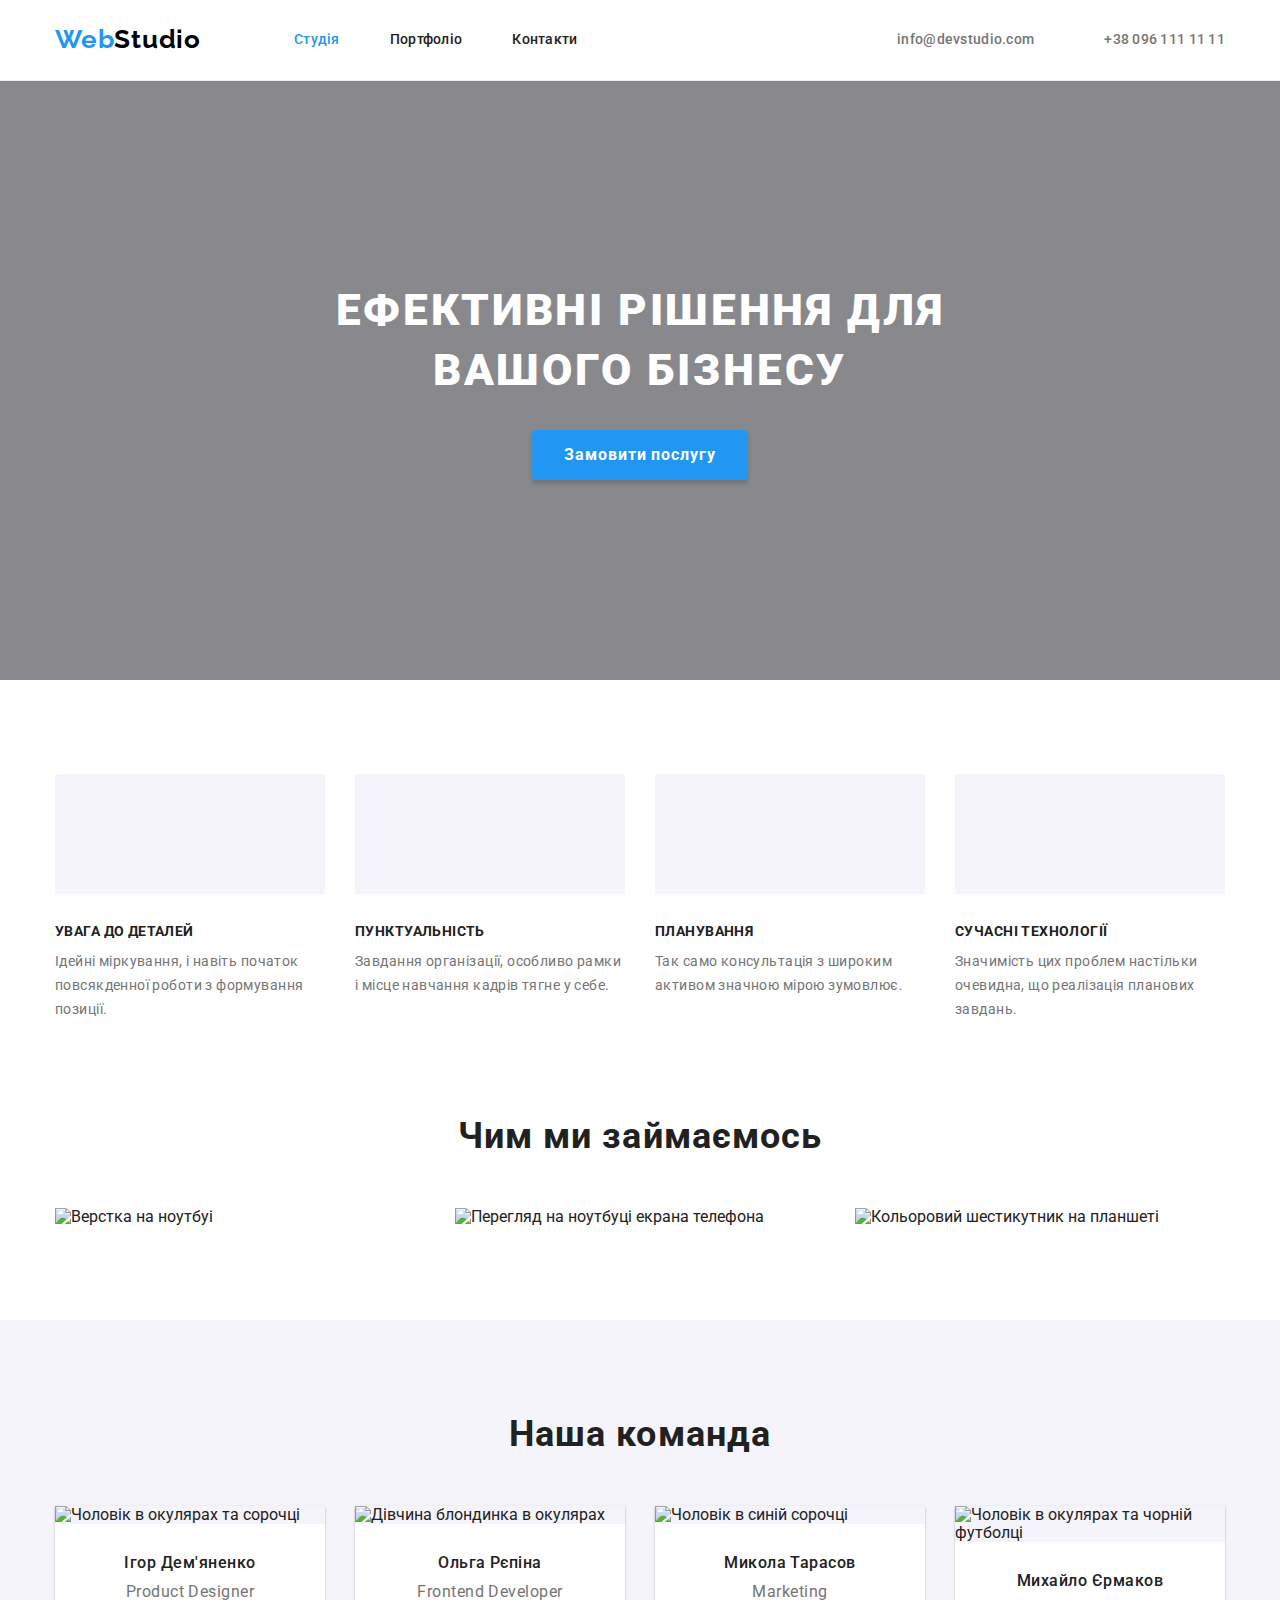
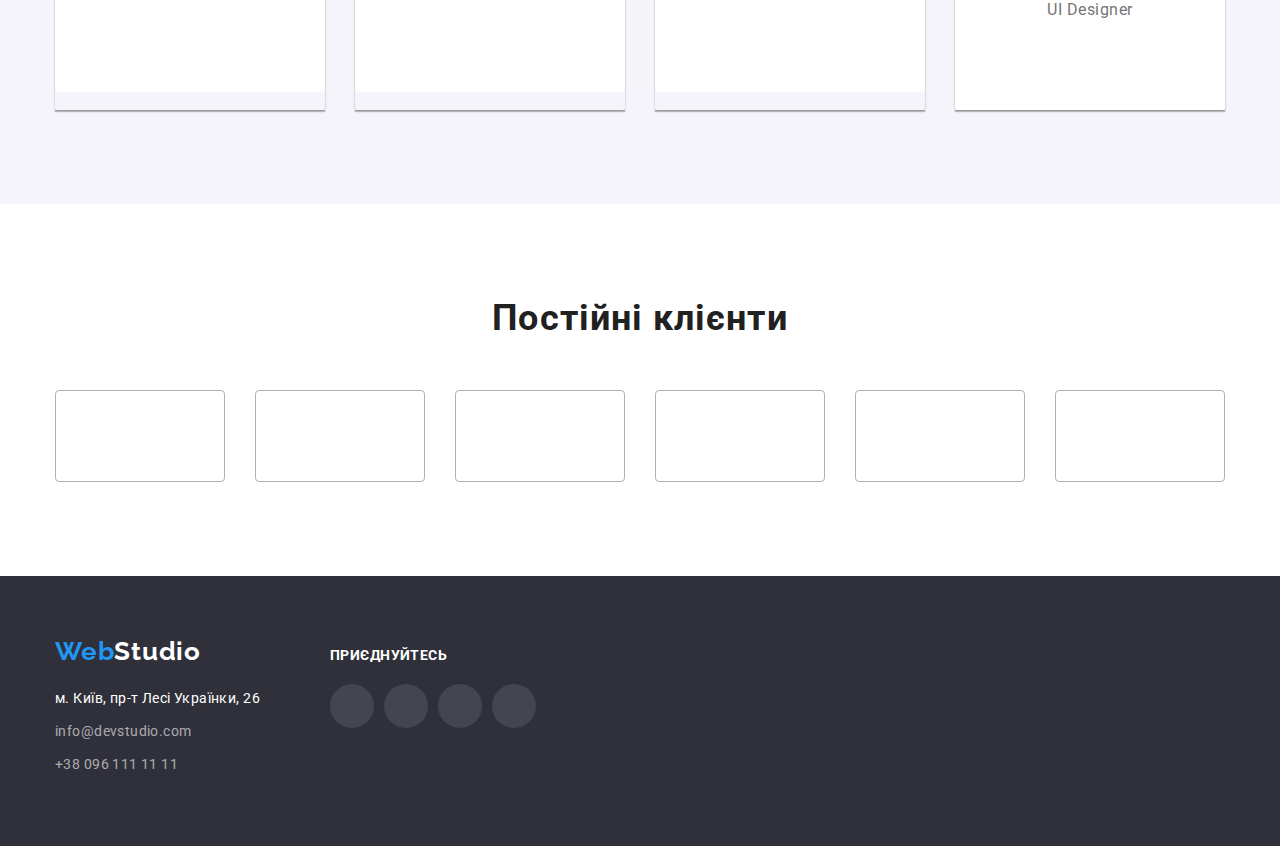
==== index.html @ f55caf00 "Create index.html" ====
<!DOCTYPE html>
<html lang="uk">
<head>
    <meta charset="UTF-8">
    <meta http-equiv="X-UA-Compatible" content="IE=edge">
    <meta name="viewport" content="width=device-width, initial-scale=1.0">
    <title>Студія</title>
    <link href="https://fonts.googleapis.com/css2?family=Raleway:wght@700&family=Roboto:wght@400;500;700;900&display=swap"
        rel="stylesheet">
    <link rel="stylesheet" href="https://cdnjs.cloudflare.com/ajax/libs/modern-normalize/1.1.0/modern-normalize.min.css">
    <link rel="stylesheet" href="./css/styles.css">
</head>

<body>
    <!--Верхня лінія-->
    <header>
        <div class="container ln">
            <nav class="ln">
                <a href="./index.html" class="logo">Web<span class="black">Studio</span></a>
                <ul class="site-nav list">
                    <li class="nav-item"> <a href="./index.html" class="link current">Студія</a></li>
                    <li class="nav-item"> <a href="./portfolio.html" class="link">Портфоліо</a></li>
                    <li class="nav-item"> <a href="#" class="link">Контакти</a></li>
                </ul>
            </nav>
            <ul class="contacts list">
                <li class="c-item pictures">
                    <a href="mailto:info@devstudio.com" class="link">
                        <svg class="pictures-icon" width="16" height="12">
                            <use href="./images/icons.svg#icon-envelope"></use>
                        </svg>info@devstudio.com
                    </a>
                </li>
                <li class="c-item pictures">
                    <a href="tel:+380961111111" class="link">
                        <svg class="pictures-icon" width="10" height="16">
                            <use href="./images/icons.svg#icon-smartphone"></use>
                        </svg>+38 096 111 11 11
                    </a>
                </li>
            </ul>
        </div>
    </header>

    <main>

        <!--Шапка-->
        <section class="hat">
                <h1 class="hat-title">ЕФЕКТИВНІ РІШЕННЯ ДЛЯ ВАШОГО БІЗНЕСУ</h1>
                <button class="hat-text" type="button">Замовити послугу</button>           
        </section>

        <!--Особливості-->
        <section class="trait">
            <div class="container">
                <h2 class="visually-hidden">Особливості</h2>                                     
                <ul class="features list">
                    <li class="item">
                        <div class="pic">
                            <svg class="icon" width="70" height="70">
                                <use href="./images/icons.svg#icon-antenna"></use>
                            </svg>
                        </div>
                        <h3 class="features-title">Увага до деталей</h3>
                        <p class="features-text">Ідейні міркування, і навіть початок повсякденної роботи з формування позиції.</p>
                    </li>
                    <li class="item">
                        <div class="pic">
                            <svg class="icon" width="70" height="70">
                                <use href="./images/icons.svg#icon-clock"></use>
                            </svg>
                        </div>
                        <h3 class="features-title">Пунктуальність</h3>
                        <p class="features-text">Завдання організації, особливо рамки і місце навчання кадрів тягне у себе.</p>
                    </li>
                    <li class="item">
                        <div class="pic">
                            <svg class="icon" width="70" height="70">
                                <use href="./images/icons.svg#icon-diagram"></use>
                            </svg>
                        </div>
                        <h3 class="features-title">Планування</h3>
                        <p class="features-text">Так само консультація з широким активом значною мірою зумовлює.</p>
                    </li>
                    <li class="item">
                        <div class="pic">
                            <svg class="icon" width="70" height="70">
                                <use href="./images/icons.svg#icon-astronaut"></use>
                            </svg>
                        </div>
                        <h3 class="features-title">Сучасні технології</h3>
                        <p class="features-text">Значимість цих проблем настільки очевидна, що реалізація планових завдань.</p>
                    </li>
                </ul>
            </div>         
        </section>

        <!--Чим ми займаємось-->
        <section class="we-do">
            <div class="container">
                <h2 class="title-do">Чим ми займаємось</h2>
                <ul class="work list">
                    <li class="item"><img src="images/box1.jpg" alt="Верстка на ноутбуі" width="370"></li>
                    <li class="item"><img src="images/box2.jpg" alt="Перегляд на ноутбуці екрана телефона" width="370"></li>
                    <li class="item"><img src="images/box3.jpg" alt="Кольоровий шестикутник на планшеті" width="370"></li>
                </ul>
            </div>            
        </section>

        <!--Наша команда-->
        <section class="team-section">
            <div class="container">
                <h2 class="title">Наша команда</h2>
                <ul class="team list">
                    <li class="team-item">                        
                        <img src="images/igor.jpg" alt="Чоловік в окулярах та сорочці" width="270">
                        <div class="bottom-line">
                            <h3 class="team-title">Ігор Дем'яненко</h3>
                            <p class="team-text">Product Designer</p>
                            <ul class="t-link list">
                                <li>
                                    <a href="#" class="s-box">
                                        <svg class="s-icon" width="20" height="20">
                                            <use href="./images/icons.svg#icon-instagram1"></use>
                                        </svg>
                                    </a>
                                </li>
                                <li>
                                    <a href="#" class="s-box">
                                        <svg class="s-icon" width="20" height="20">
                                            <use href="./images/icons.svg#icon-twitter1"></use>
                                        </svg>
                                    </a>
                                </li>
                                <li>
                                    <a href="#" class="s-box">
                                        <svg class="s-icon" width="20" height="20">
                                            <use href="./images/icons.svg#icon-facebook1"></use>
                                        </svg>
                                    </a>
                                </li>
                                <li>
                                    <a href="#" class="s-box">
                                        <svg class="s-icon" width="20" height="20">
                                            <use href="./images/icons.svg#icon-linkedin1"></use>
                                        </svg>
                                    </a>
                                </li>
                            </ul>
                        </div>
                    </li>
                    <li class="team-item">
                        <img src="images/olga.jpg" alt="Дівчина блондинка в окулярах" width="270">
                        <div class="bottom-line">
                            <h3 class="team-title">Ольга Рєпіна</h3>
                            <p class="team-text">Frontend Developer</p>
                            <ul class="t-link list">
                                <li>
                                    <a href="#" class="s-box">
                                        <svg class="s-icon" width="20" height="20">
                                            <use href="./images/icons.svg#icon-instagram1"></use>
                                        </svg>
                                    </a>
                                </li>
                                <li>
                                    <a href="#" class="s-box">
                                        <svg class="s-icon" width="20" height="20">
                                            <use href="./images/icons.svg#icon-twitter1"></use>
                                        </svg>
                                    </a>
                                </li>
                                <li>
                                    <a href="#" class="s-box">
                                        <svg class="s-icon" width="20" height="20">
                                            <use href="./images/icons.svg#icon-facebook1"></use>
                                        </svg>
                                    </a>
                                </li>
                                <li>
                                    <a href="#" class="s-box">
                                        <svg class="s-icon" width="20" height="20">
                                            <use href="./images/icons.svg#icon-linkedin1"></use>
                                        </svg>
                                    </a>
                                </li>
                            </ul>
                        </div>                                                  
                    </li>
                    <li class="team-item">
                        <img src="images/mykola.jpg" alt="Чоловік в синій сорочці" width="270">
                        <div class="bottom-line">
                            <h3 class="team-title">Микола Тарасов</h3>
                            <p class="team-text">Marketing</p>
                            <ul class="t-link list">
                                <li>
                                    <a href="#" class="s-box">
                                        <svg class="s-icon" width="20" height="20">
                                            <use href="./images/icons.svg#icon-instagram1"></use>
                                        </svg>
                                    </a>
                                </li>
                                <li>
                                    <a href="#" class="s-box">
                                        <svg class="s-icon" width="20" height="20">
                                            <use href="./images/icons.svg#icon-twitter1"></use>
                                        </svg>
                                    </a>
                                </li>
                                <li>
                                    <a href="#" class="s-box">
                                        <svg class="s-icon" width="20" height="20">
                                            <use href="./images/icons.svg#icon-facebook1"></use>
                                        </svg>
                                    </a>
                                </li>
                                <li>
                                    <a href="#" class="s-box">
                                        <svg class="s-icon" width="20" height="20">
                                            <use href="./images/icons.svg#icon-linkedin1"></use>
                                        </svg>
                                    </a>
                                </li>
                            </ul>
                        </div>                                            
                    </li>
                    <li class="team-item">
                        <img src="images/mykhailo.jpg" alt="Чоловік в окулярах та чорній футболці" width="270">
                        <div class="bottom-line">
                            <h3 class="team-title">Михайло Єрмаков</h3>
                            <p class="team-text">UI Designer</p>
                            <ul class="t-link list">
                                <li>
                                    <a href="#" class="s-box">
                                        <svg class="s-icon" width="20" height="20">
                                            <use href="./images/icons.svg#icon-instagram1"></use>
                                        </svg>
                                    </a>
                                </li>
                                <li>
                                    <a href="#" class="s-box">
                                        <svg class="s-icon" width="20" height="20">
                                            <use href="./images/icons.svg#icon-twitter1"></use>
                                        </svg>
                                    </a>
                                </li>
                                <li>
                                    <a href="#" class="s-box">
                                        <svg class="s-icon" width="20" height="20">
                                            <use href="./images/icons.svg#icon-facebook1"></use>
                                        </svg>
                                    </a>
                                </li>
                                <li>
                                    <a href="#" class="s-box">
                                        <svg class="s-icon" width="20" height="20">
                                            <use href="./images/icons.svg#icon-linkedin1"></use>
                                        </svg>
                                    </a>
                                </li>
                            </ul>
                        </div>                      
                    </li>
                </ul>
            </div>            
        </section>
        <!--Постійні клієнти-->

        <section class="customers">
            <div class="container">
                <h2 class="cust-title">Постійні клієнти</h2>
                <ul class="client list">

                    <li class="cust-item">
                        <a href="#" class="cust">
                            <svg class="cust-icon" width="106" height="60">
                                <use href="./images/icons.svg#icon-logo1"></use>
                            </svg>
                        </a>                                     
                    </li>

                    <li class="cust-item">
                        <a href="#" class="cust">
                            <svg class="cust-icon" width="106" height="60">
                                <use href="./images/icons.svg#icon-logo2"></use>
                            </svg>
                        </a>                       
                    </li>
                    <li class="cust-item">
                        <a href="#" class="cust">
                            <svg class="cust-icon" width="106" height="60">
                                <use href="./images/icons.svg#icon-logo3"></use>
                            </svg>
                        </a>                       
                    </li>
                    <li class="cust-item">
                        <a href="#" class="cust">
                            <svg class="cust-icon" width="106" height="60">
                                <use href="./images/icons.svg#icon-logo4"></use>
                            </svg>
                        </a>                       
                    </li>
                    <li class="cust-item">
                        <a href="#" class="cust">
                            <svg class="cust-icon" width="106" height="60">
                                <use href="./images/icons.svg#icon-logo5"></use>
                            </svg>
                        </a>                        
                    </li>
                    <li class="cust-item">
                        <a href="#" class="cust">
                            <svg class="cust-icon" width="106" height="60">
                                <use href="./images/icons.svg#icon-logo6"></use>
                            </svg>
                        </a>                       
                    </li>
                </ul>
            </div>           
        </section>

    </main>

    <!--Підвал-->
    <footer class="bg">
        <div class="container">
            <div class="address-box">
                <div class="address-item">
                    <a href="./index.html" class="bg-logo">Web<span class="white">Studio</span></a>
                    <address class="bg-address">
                        <ul class="con list">
                            <li class="con-item">
                                <p class="bg-title">м. Київ, пр-т Лесі Українки, 26</p>
                            </li>
                            <li class="con-item"> <a href="mailto:info@devstudio.com" class="bg-link">info@devstudio.com</a>
                            </li>
                            <li class="con-item"> <a href="tel:+380961111111" class="bg-link">+38 096 111 11 11</a></li>
                        </ul>
                    </address>
                </div>
                <div class="social">
                    <p class="social-text">Приєднуйтесь</p>
                    <ul class=" join list">
                        <li class="join-item">
                            <a href="#" class="join-link">
                                <svg class="join-icon" width="20" height="20">
                                    <use href="./images/icons.svg#icon-instagram2"></use>
                                </svg>
                            </a>
                        </li>
                        <li class="join-item">
                            <a href="#" class="join-link">
                                <svg class="join-icon" width="20" height="20">
                                    <use href="./images/icons.svg#icon-twitter2"></use>
                                </svg>
                            </a>
                        </li>
                        <li class="join-item">
                            <a href="#" class="join-link">
                                <svg class="join-icon" width="20" height="20">
                                    <use href="./images/icons.svg#icon-facebook2"></use>
                                </svg>
                            </a>
                        </li>
                        <li class="join-item">
                            <a href="#" class="join-link">
                                <svg class="join-icon" width="20" height="20">
                                    <use href="./images/icons.svg#icon-linkedin2"></use>
                                </svg>
                            </a>
                        </li>
                    </ul>
                </div>
            </div>
        </div>
    </footer>
</body>
</html>
---- css/styles.css ----
body {
    background-color: #fff;
    color: var(--primary-text-color);
    font-family: Roboto, sans-serif;  
}

.list {
    padding: 0;
    margin: 0;
    list-style: none;
}

header {
    border-bottom: 1px solid var(--border-header-color);
}

/*  */
/* Колір основного тексту #212121*/
/* Другорядний колір тексту #757575*/
/* Основний колір фону #FFFFFF*/
/* Другорядний колір фону #2F303A*/
/* Акцент #2196F3* / 
/*  */

:root {
    --primary-text-color: #212121;
    --text-color: #757575;
    --accent-color: #2196F3;
    --logo-color: #000;
    --secondary-logo-color: #fff;
    --secondary-background-color:#2F303A;
    --team-background-color: #F5F4FA;
    --address-color: #FFFFFF;
    --contacts-color: rgba(255, 255, 255, 0.6);
    --hat-text-color: #FFFFFF;
    --accent-background-color:#188CE8;
    --border-color: #EEEEEE;
    --border-header-color: #ECECEC;
    --card-set-gap: 30px;
    --hat-background-color: #C4C4C4;
    --cust-border-color: #AFB1B8;
    --social-background-color: rgba(255, 255, 255, 0.1);
}

img {
    display: block;
    max-width: 100%;
    height: auto;
}

.container {
    margin-left: auto;
    margin-right: auto;
    padding-left: 15px;
    padding-right: 15px;
    width: 1200px;
    /* outline: 2px solid tomato; */
}

/* HEADER-ЗАГОЛОВОК */
/* Флекс для всього футера */
.ln {
    display: flex;
    align-items: center;
}

/* ЛОГОТИП */

.logo{
    display: block;
    padding-top: 24px;
    padding-bottom: 25px;

    color: var(--accent-color);

    font-family: Raleway, sans-serif;
    font-weight: 700;
    font-size: 26px;
    line-height: 1.19;
    letter-spacing: 0.03em;
    text-decoration: none
}
.black {
    color: var(--logo-color);
}

/* НАВІГАЦІЯ */
/* Флекс для навігації */
.site-nav {
    display: flex;
    margin-left: 93px;
}

.site-nav .nav-item:not(:last-child) {
    margin-right: 50px;
}

.site-nav .link {
    display: block;
    padding-top: 32px;
    padding-bottom: 32px;

    color: var(--primary-text-color);

    font-weight: 500;
    font-size: 14px;
    line-height: 1.14;
    letter-spacing: 0.02em;
    text-decoration: none
}
.site-nav .link:hover,
.site-nav .link:focus {
    color: var(--accent-color);
}
.site-nav .link.current,
.contacts .link.current,
.contacts .link:hover,
.contacts .link:focus {
    color: var(--accent-color);
}

/* КОНТАКТИ */
/* Флекс на контакти */
.contacts {
    display: flex;
    margin-left: auto;
    /* align-items: center; */
}
.contacts .c-item + .c-item {
    margin-left: 50px;
}

.contacts .link {
    display: flex;
    align-items: center;
    padding-top: 32px;
    padding-bottom: 32px;

    color: var(--text-color);

    font-weight: 500;
    font-size: 14px;
    line-height: 1.14;
    letter-spacing: 0.02em;
    text-decoration: none;
}

.pictures {
    display: flex;
    align-items: center;
}

.pictures-icon {
    margin-right: 10px;

    fill: currentColor;
}


/* MAIN */
/* ШАПКА */

.hat {
    max-width: 1600px;
        margin-left: auto;
        margin-right: auto;
        background-image: linear-gradient(to right,
                rgba(47, 48, 58, 0.4),
                rgba(47, 48, 58, 0.4)),
            url(../images/team.jpg);
        background-repeat: no-repeat;
        background-position: center;
        background-size: cover;
    padding-top: 200px;
    padding-bottom: 200px;
    
    text-align: center; 

    background-color: var(--hat-background-color);
}
.hat-title {
    
    width: 696px;
    margin-left: auto;
    margin-right: auto;
    margin-top: 0;
    

    color: var(--hat-text-color);

    font-weight: 900;
    font-size: 44px;
    line-height: 1.36;
    letter-spacing: 0.06em;
    text-transform: uppercase;
    
}

.hat-text {
    
    padding: 10px 32px;
    min-width: 216px;
    border: none;
    border-radius: 4px;

    color: var(--hat-text-color);
    background-color: var(--accent-color);
      
    font-family: Roboto, sans-serif;
    font-weight: 700;
    font-size: 16px;
    line-height: 1.87;
    letter-spacing: 0.06em;
    cursor: pointer;

    box-shadow: 0px 4px 4px rgba(0, 0, 0, 0.15);
}

.hat-text:hover,
.hat-text:focus {
    background-color: var(--accent-background-color);
} 
/* Особливості */
.visually-hidden {
    position: absolute;
        white-space: nowrap;
        width: 1px;
        height: 1px;
        overflow: hidden;
        border: 0;
        padding: 0;
        clip: rect(0 0 0 0);
        clip-path: inset(50%);
        margin: -1px;
}
.trait {
    padding-top: 94px;
    padding-bottom: 94px;
}
/* Флекс Особливості */
.features {
    display: flex;
}

.item {
    width: calc((100% - 3 * 30px) / 4);
}

.features .item+.item {
    margin-left: 30px;
}
.pic {
    display: flex;
    align-items: center;
    justify-content: center;
    margin-bottom: 30px;
    height: 120px;

    background-color: var(--team-background-color);     
}

.i-item+.i-item {
    margin-left: 30px;
}

.i-item {
    width: calc((100% - 3 * 30px) / 4);
}
.features-title {
    margin-top: 0;
    margin-bottom: 10px;

    font-weight: 700;
    font-size: 14px;
    line-height: 1.14;
    letter-spacing: 0.03em;
    text-transform: uppercase;
}

.features-text {
    margin-top: 0;
    margin-bottom: 0;

    color: var(--text-color);

    font-size: 14px;
    line-height: 1.71;
    letter-spacing: 0.03em; 
}

/* Чим ми займаємось */
/* Флекс */
.we-do {
    padding-bottom: 94px;
}
.work {
    display: flex;
}

.work>.item {
    width: calc((100% - 2 * 30px) / 3);
}

.work .item+.item {
    margin-left: 30px;
}

.title, .title-do {
    margin-top: 0;
    margin-bottom: 50px;

    font-weight: 700;
    font-size: 36px;
    line-height: 1.16;
    letter-spacing: 0.03em;
    text-align: center;
}

/* Команда */
/* Флекс */
.team {
    display: flex;
   
}

.team .team-item+.team-item {
    margin-left: 30px;  
}
.team-item {
    box-shadow: 0px 1px 3px rgba(0, 0, 0, 0.12), 0px 1px 1px rgba(0, 0, 0, 0.14), 0px 2px 1px rgba(0, 0, 0, 0.2);
}

.team-section {
    padding-top: 94px;
    padding-bottom: 94px;

    background-color: var(--team-background-color);
}

.team-title {
    margin-top: 0;
    margin-bottom: 10px;
    

    background-color: var(--hat-text-color);

    font-weight: 500;
    font-size: 16px;
    line-height: 1.18;
    letter-spacing: 0.03em;
    
}
.team-text {
    margin-top: 0;
    margin-bottom: 16px;

    color: var(--text-color);
    background-color: var(--hat-text-color);

    font-size: 16px;
    line-height: 1.18;
    letter-spacing: 0.03em;  
}

.bottom-line {
    padding-top: 30px;
    padding-bottom: 30px;
    text-align: center;

    background-color: var(--hat-text-color);

    
    border-radius: 0px 0px 4px 4px;   
}
/* Соціальні мережі */

.s-box {
    display: flex;
    align-items: center;
    justify-content: center;;
    width: 44px;
    height: 44px;
    text-decoration: none;
    border: none;
    border-radius: 50%;
    fill: var(--cust-border-color);
}

.s-box:hover,
.s-box:focus {
    background-color:  var(--accent-color);
    fill: var(--hat-text-color);
}
.s-icon:hover {
    fill: var(--hat-text-color);
}

.t-link {
    display: flex;
    align-items: center;
    justify-content: center;
    gap: 10px;
}
.t-link .s-box+.s-box {
    margin-left: 10px;
}

/* Постійні клієнти */
.customers {
    padding-top: 94px;
    padding-bottom: 94px;
}

.client {
    display: flex;
    align-items: center;
}

.client .cust-item+.cust-item {
    margin-left: 30px;    
}

.cust-item {
    width: calc((100% - 5 * 30px) / 6);
    
}


.cust {
    display: flex;
    align-items: center;
    justify-content: center;
    border-radius: 4px;           
    height: 92px;

    border: 1px solid var(--cust-border-color);
    fill: var(--cust-border-color);
}

.cust:hover,
.cust:focus {
    border: 1px solid var(--accent-color);
    fill: var(--accent-color);
    
}

.cust-title {
    margin-top: 0;
    margin-bottom: 50px;


    font-weight: 700;
    font-size: 36px;
    line-height: 1.16;
    text-align: center;
    letter-spacing: 0.03em;
}

/* ПОРТФОЛІО */
/* Кнопки */
/* Флекс */

.filters {
    display: flex;
    justify-content: center;
    align-items: baseline;
    margin-bottom: 34px;
}

.btn {
    width: calc((100% - 4 * 8px) / 5);

    color: var(--primary-text-color);
    background: var(--team-background-color);
    
    font-family: Roboto, sans-serif;
    font-weight: 500;
    font-size: 16px;
    line-height: 1.62;
    letter-spacing: 0.03em;
    cursor: pointer;
}

.filters .filter-item+.filter-item {
    margin-left: 8px;
}

.all {
    display: inline-block;
    border-radius: 4px;
    padding: 6px 25px;
    min-width: 73px;
    border: none;
}

.web {
    display: inline-block;
    border-radius: 4px;
    padding: 6px 22px;
    min-width: 125px;
    border: none;
}

.app {
    display: inline-block;
    border-radius: 4px;
    padding: 6px 22px;
    min-width: 112px;
    border: none;
}

.design {
    display: inline-block;
    border-radius: 4px;
    padding: 6px 22px;
    min-width: 103px;
    border: none;
}

.mark {
    display: inline-block;
    border-radius: 4px;
    padding: 6px 22px;
    min-width: 130px;
    border: none;
}

.btn:hover,
.btn:focus {
    color: var(--hat-text-color);
    background-color: var(--accent-color);
    box-shadow: 0px 3px 1px rgba(0, 0, 0, 0.1), 0px 1px 2px rgba(0, 0, 0, 0.08), 0px 2px 2px rgba(0, 0, 0, 0.12);
}

/* Розділи */
/* Флекс-сітка */
.port {
    padding-top: 94px;
    padding-bottom: 94px;
}
.project {
    gap: var(--card-set-gap);
    display: flex;
    flex-wrap: wrap;
      
}

.pr-item {
    flex-basis: calc((100% - 2 * var(--card-set-gap)) / 3);       
}

.card-conten {
    padding: 20px 24px;
    background: var(--hat-text-color);
    border-right: 1px solid var(--border-color);
    border-bottom: 1px solid var(--border-color);
    border-left: 1px solid var(--border-color);
}

.project-link {
    display: block;
    color: var(--primary-text-color);

    text-decoration: none;
}
.project-link:hover,
.project-link:focus {
    box-shadow: 0px 1px 1px rgba(0, 0, 0, 0.12), 0px 4px 4px rgba(0, 0, 0, 0.06), 1px 4px 6px rgba(0, 0, 0, 0.16);
}

.project-title {
    margin-top: 0;
    margin-bottom: 4px;

    font-weight: 700;
    font-size: 18px;
    line-height: 2.0;
    letter-spacing: 0.06em;
}

.project-text {
    margin-top: 0;
    margin-bottom: 0;

    color: var(--text-color);

    font-size: 16px;
    line-height: 1.87;
    letter-spacing: 0.03em;   
}

/* ПІДВАЛ */

/* ПІДВАЛ */

.bg {
    padding-top: 60px;
    padding-bottom: 60px;
    background-color: var(--secondary-background-color);
}

.bg-logo {
    display: block;
    margin-bottom: 20px;
    padding: 0;

    color: var(--accent-color);

    font-family: Raleway, sans-serif;
    font-weight: 700;
    font-size: 26px;
    line-height: 1.19;
    letter-spacing: 0.03em;
    text-decoration: none
}

.white {
    color: var(--secondary-logo-color);
}

.bg-title {
    margin: 0;
    padding: 0;

    color: var(--address-color);

    font-size: 14px;
    line-height: 1.71;
    letter-spacing: 0.03em;
    font-style: normal;
}

.bg-link {

    color: var(--contacts-color);

    font-style: normal;
    font-size: 14px;
    line-height: 1.71;
    letter-spacing: 0.03em;
    text-decoration: none;
}

.bg-link:hover,
.bg-link:focus {
    color: var(--accent-color);
}


.social-text {
    margin-top: 0;
    margin-right: 0;
    margin-left: 0;
    margin-bottom: 20px;

    font-weight: 700;
    font-size: 14px;
    line-height: 1.14;
    letter-spacing: 0.03em;
    text-transform: uppercase;

    color: var(--hat-text-color);
}

.join {
    display: flex;
    align-items: center;
}

.join>.join-item+.join-item {
    margin-left: 10px;
}

.join-link {
    display: flex;
    justify-content: center;
    align-items: center;

    background-color: var(--social-background-color);

    width: 44px;
    height: 44px;
    border-radius: 50%;  
}

.join-link:hover,
.join-link:focus {
    background-color: var(--accent-color);
}

.con {
    display: flex;
    flex-direction: column;
}

.con-item {
    padding: 0;
    margin-bottom: 9px;
    margin-left: 0;
    margin-right: 0;
}

.address-box {
    display: flex;
    align-items: baseline;
}

.address-item {
    margin-right: 70px;

}


/* section, */
/* header, */
/* footer { */
    /* outline: 2px solid blue; */
/* } */
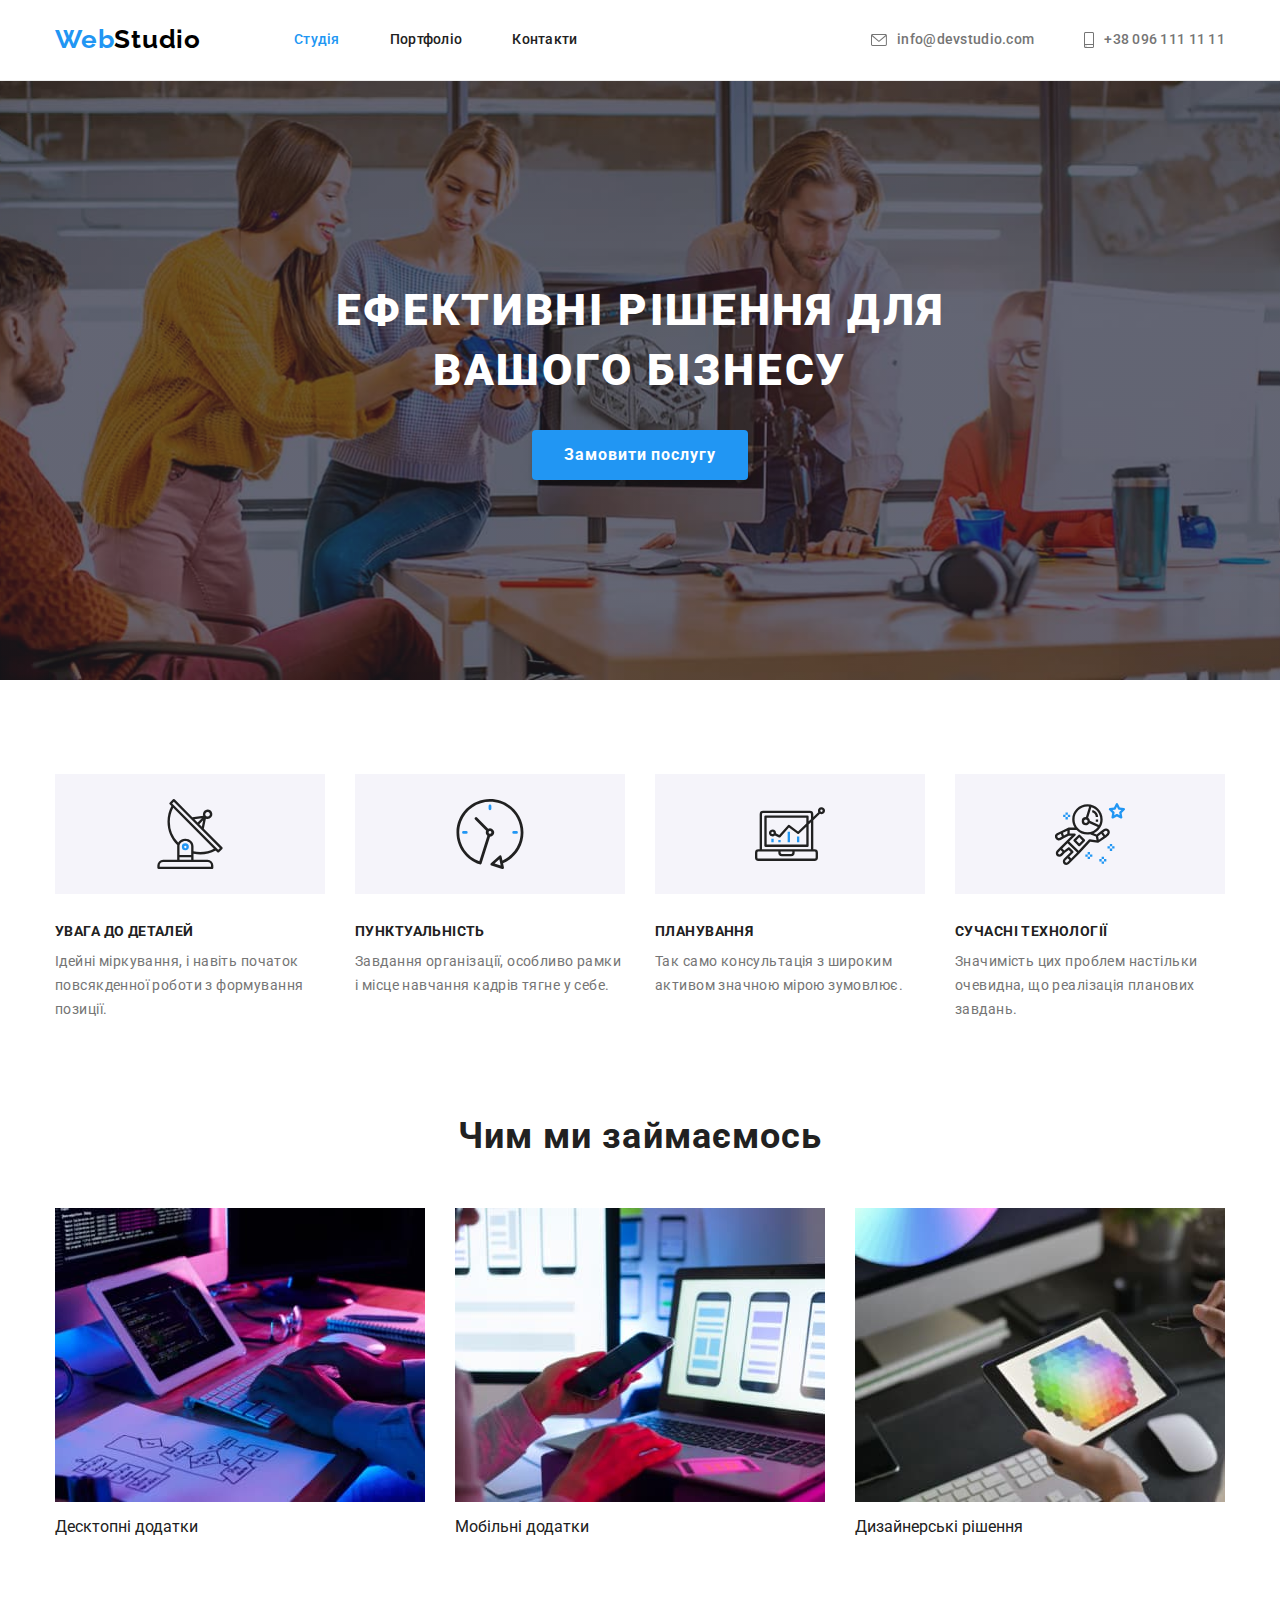
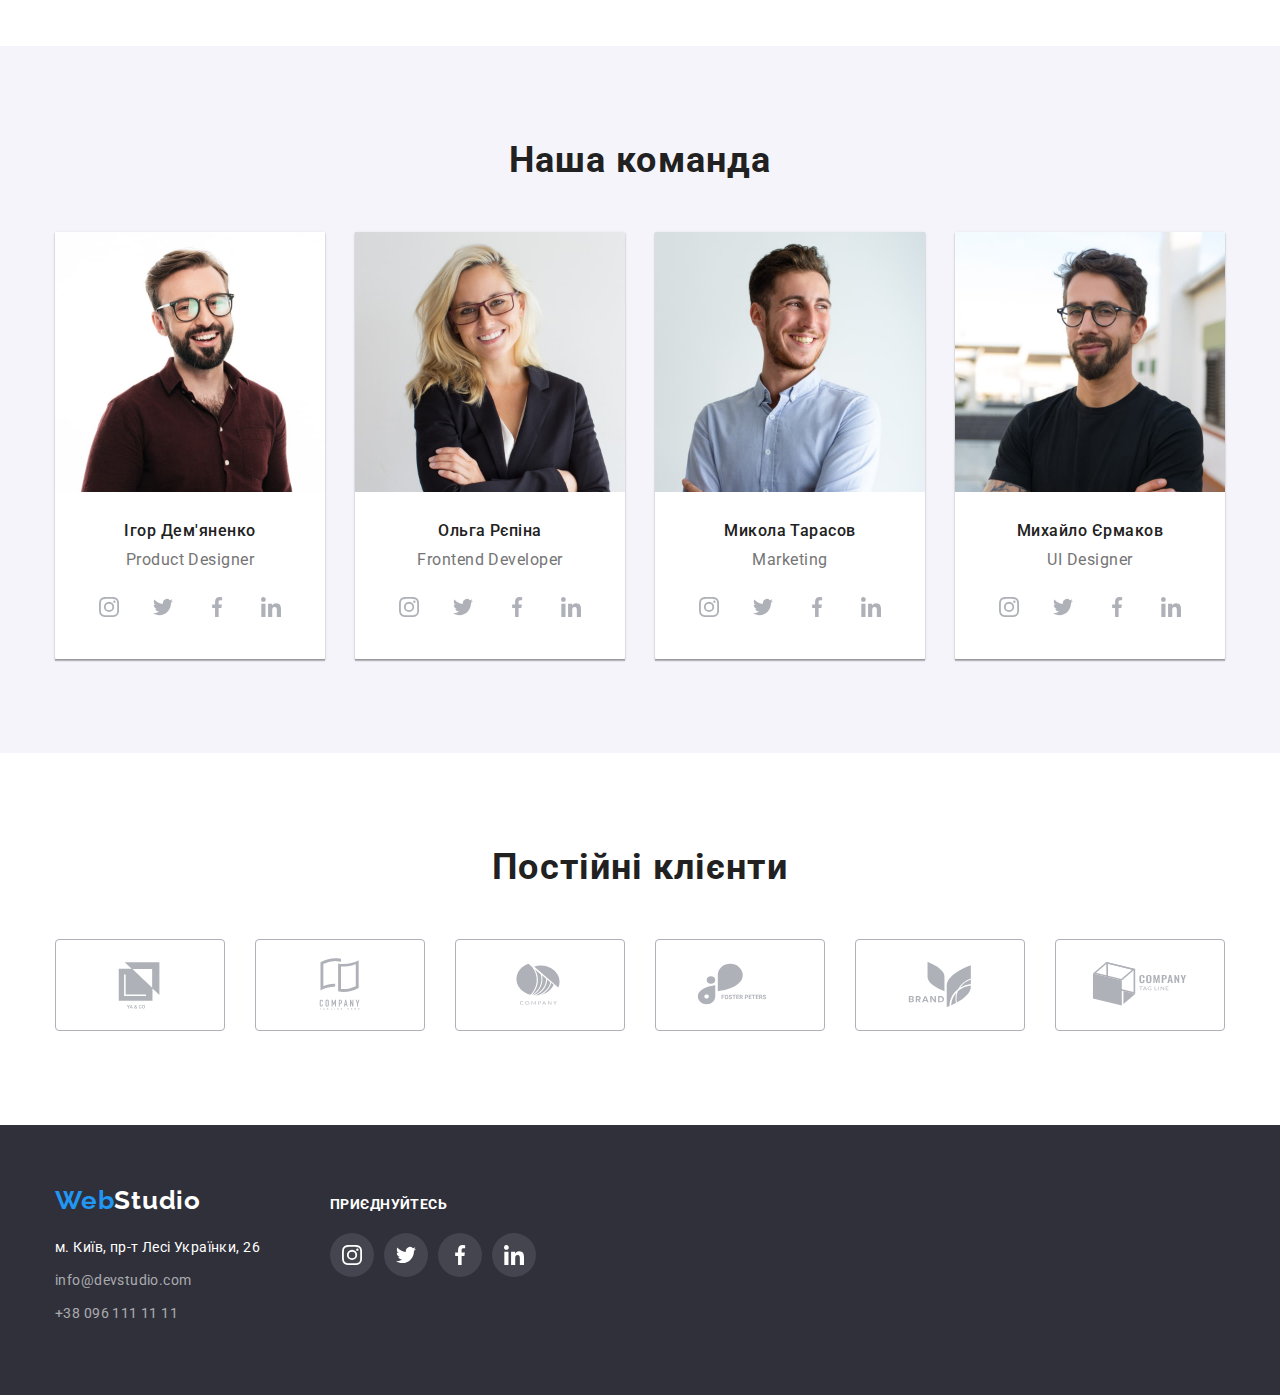
==== commit 643c8735: "Update index.html" ====
--- a/index.html
+++ b/index.html
@@ -100,9 +100,33 @@
             <div class="container">
                 <h2 class="title-do">Чим ми займаємось</h2>
                 <ul class="work list">
-                    <li class="item"><img src="images/box1.jpg" alt="Верстка на ноутбуі" width="370"></li>
-                    <li class="item"><img src="images/box2.jpg" alt="Перегляд на ноутбуці екрана телефона" width="370"></li>
-                    <li class="item"><img src="images/box3.jpg" alt="Кольоровий шестикутник на планшеті" width="370"></li>
+
+                    <li class="item">
+                        <div class="work-thumb">
+                            <img src="images/box1.jpg" alt="Верстка на ноутбуі" width="370">
+                            <div class="work-text">
+                                <p class="paragraf">Десктопні додатки</p>
+                            </div>                          
+                        </div>                      
+                    </li>
+
+                    <li class="item">
+                        <div class="work-thumb">
+                            <img src="images/box2.jpg" alt="Перегляд на ноутбуці екрана телефона" width="370">
+                            <div class="work-text">
+                                <p class="paragraf">Мобільні додатки</p>
+                            </div>
+                        </div>
+                                               
+                    </li>
+                    <li class="item">
+                        <div class="work-thumb">
+                            <img src="images/box3.jpg" alt="Кольоровий шестикутник на планшеті" width="370">
+                            <div class="work-text">
+                                <p class="paragraf">Дизайнерські рішення</p>
+                            </div>
+                        </div>                                              
+                    </li>
                 </ul>
             </div>            
         </section>
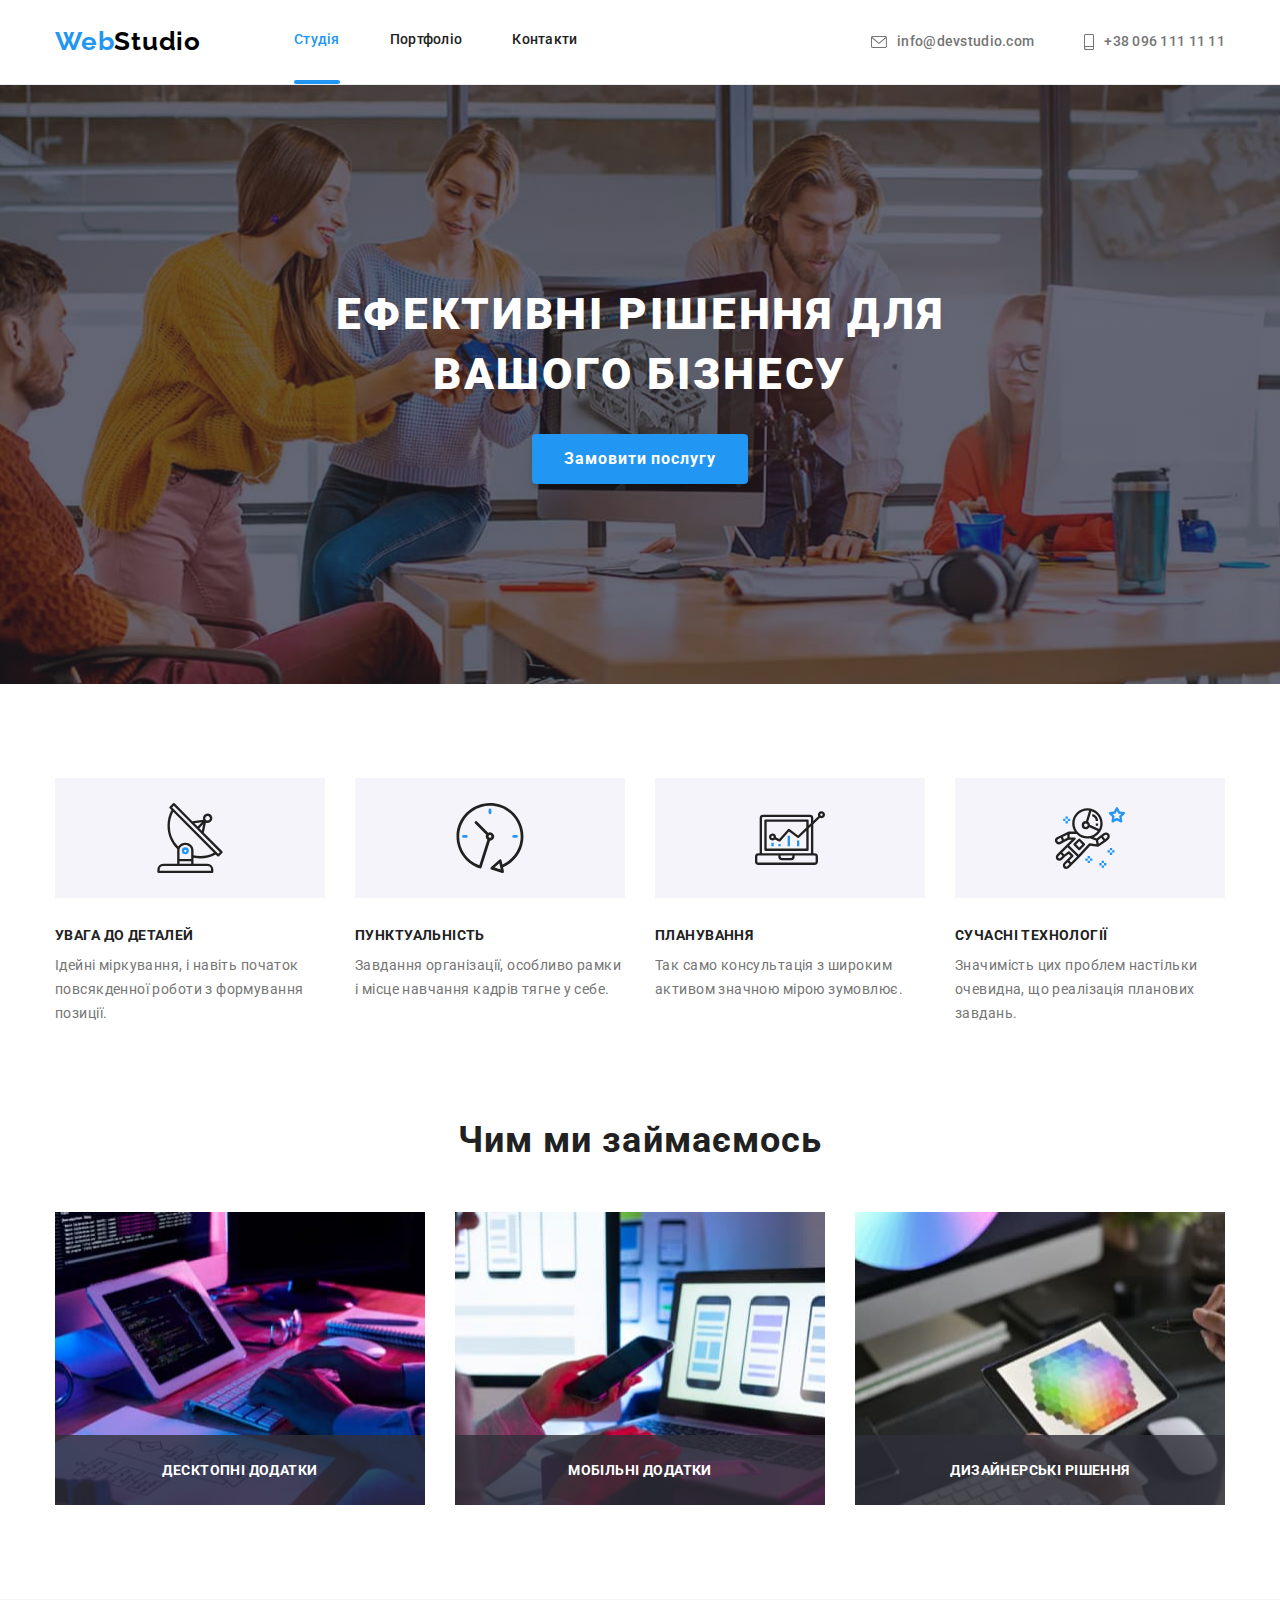
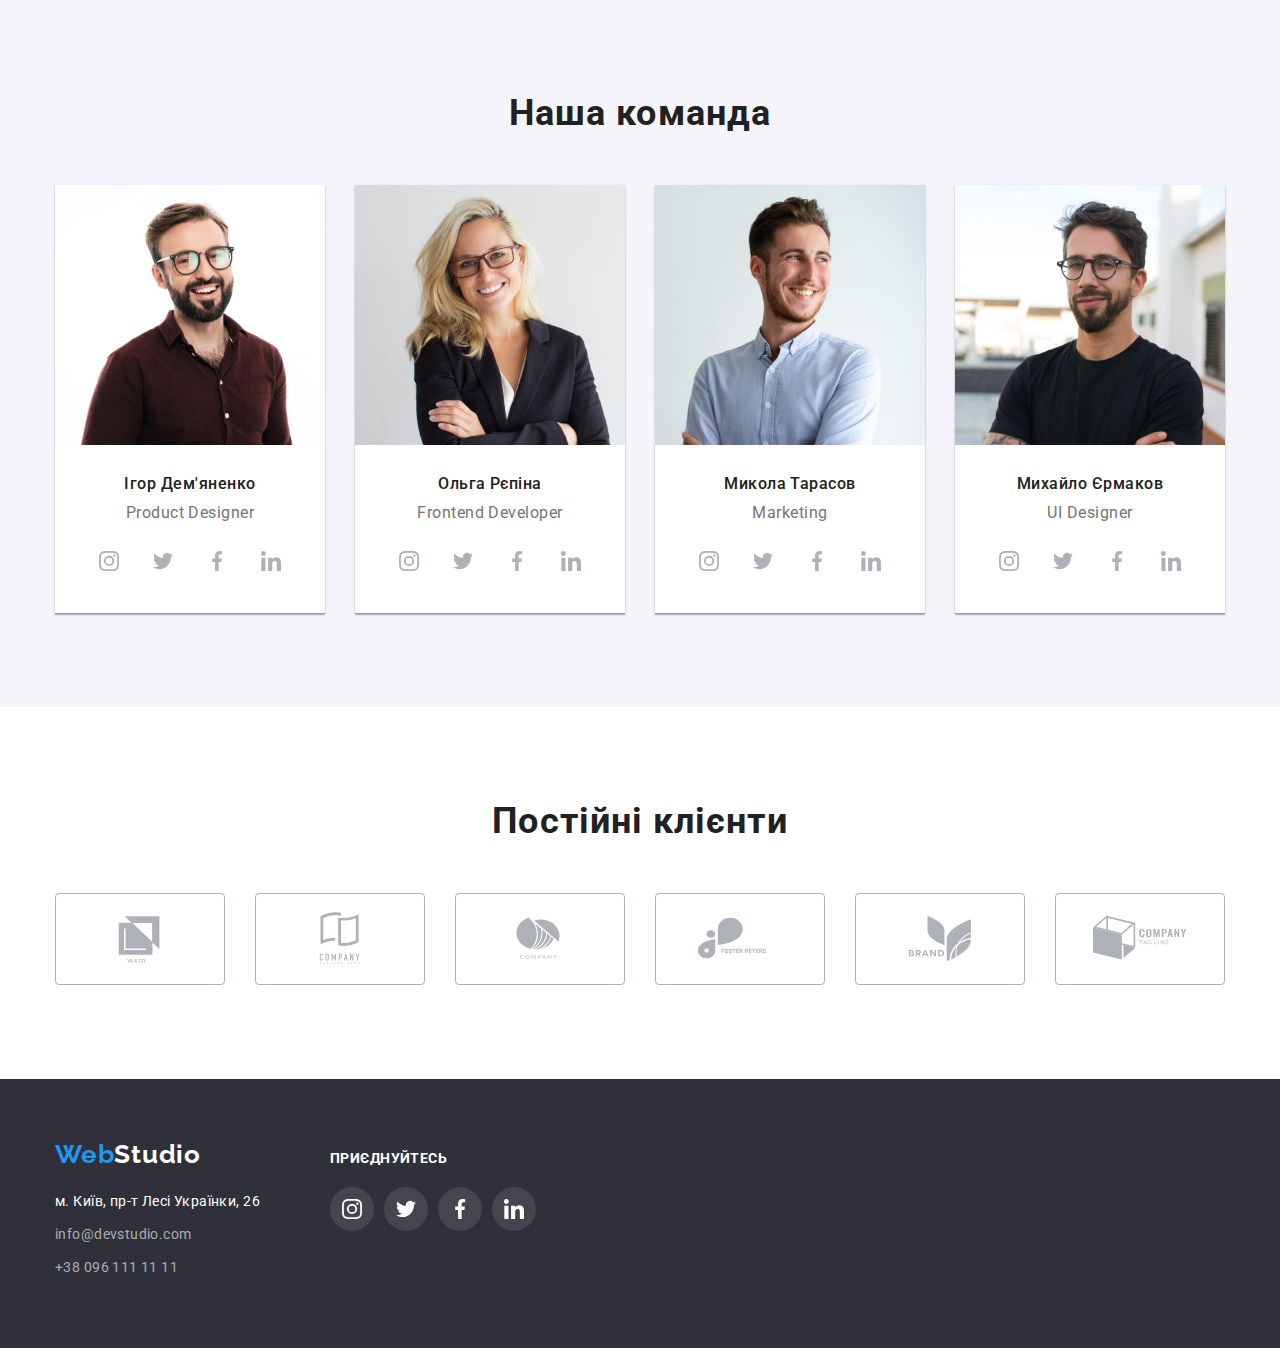
==== commit b07ffaf1: "Update index.html" ====
--- a/index.html
+++ b/index.html
@@ -46,8 +46,8 @@
 
         <!--Шапка-->
         <section class="hat">
-                <h1 class="hat-title">ЕФЕКТИВНІ РІШЕННЯ ДЛЯ ВАШОГО БІЗНЕСУ</h1>
-                <button class="hat-text" type="button">Замовити послугу</button>           
+                <h1 class="hat-title">Ефективні рішення для вашого бізнесу</h1>
+                <button class="hat-text data-modal-open" type="button">Замовити послугу</button>           
         </section>
 
         <!--Особливості-->
@@ -396,5 +396,15 @@
             </div>
         </div>
     </footer>
+    <div class="backdrop is-hidden data-modal">
+        <div class="modal">
+            <button class="close data-modal-close">
+                <svg width="18" height="18">
+                    <use href="./images/icons.svg#icon-close"></use>
+                </svg>
+            </button>
+        </div>
+    </div>
+    <script src="./js/modal.js"></script>
 </body>
 </html>--- a/css/styles.css
+++ b/css/styles.css
@@ -106,11 +106,15 @@
     font-size: 14px;
     line-height: 1.14;
     letter-spacing: 0.02em;
-    text-decoration: none
-}
+    text-decoration: none;
+
+    transition: color 250ms cubic-bezier(0.4, 0, 0.2, 1);   
+}
+
 .site-nav .link:hover,
 .site-nav .link:focus {
     color: var(--accent-color);
+    
 }
 .site-nav .link.current,
 .contacts .link.current,
@@ -118,6 +122,18 @@
 .contacts .link:focus {
     color: var(--accent-color);
 }
+.current::after {
+    content: '';
+    display: block;
+    height: 4px;
+    border-radius: 2px;
+    
+    background-color: var(--accent-color);
+
+    position: relative;
+    bottom: -32px;
+}
+
 
 /* КОНТАКТИ */
 /* Флекс на контакти */
@@ -143,6 +159,8 @@
     line-height: 1.14;
     letter-spacing: 0.02em;
     text-decoration: none;
+
+    transition: color 250ms cubic-bezier(0.4, 0, 0.2, 1);
 }
 
 .pictures {
@@ -214,6 +232,8 @@
     cursor: pointer;
 
     box-shadow: 0px 4px 4px rgba(0, 0, 0, 0.15);
+
+    transition: background-color 250ms cubic-bezier(0.4, 0, 0.2, 1);
 }
 
 .hat-text:hover,
@@ -305,6 +325,33 @@
     margin-left: 30px;
 }
 
+.work-text {
+    display: flex;
+    align-items: center;
+    justify-content: center;
+    font-weight: 700;
+    font-size: 14px;
+    line-height: 1.14;
+    letter-spacing: 0.03em;
+    text-transform: uppercase;
+   
+    width: 370px;
+    height: 70px;  
+
+    color: var(--hat-text-color);
+    background-color: rgba(47, 48, 58, 0.8);
+
+    position: absolute;
+    bottom: 0;
+}
+.work-thumb {
+    position: relative;
+}
+
+.paragraf {
+    margin: 0;
+}
+
 .title, .title-do {
     margin-top: 0;
     margin-bottom: 50px;
@@ -384,6 +431,12 @@
     border: none;
     border-radius: 50%;
     fill: var(--cust-border-color);
+
+    transition: background-color 250ms cubic-bezier(0.4, 0, 0.2, 1);
+}
+
+.s-icon {
+    transition: fill 250ms cubic-bezier(0.4, 0, 0.2, 1);
 }
 
 .s-box:hover,
@@ -435,6 +488,8 @@
 
     border: 1px solid var(--cust-border-color);
     fill: var(--cust-border-color);
+
+    transition: 250ms cubic-bezier(0.4, 0, 0.2, 1);
 }
 
 .cust:hover,
@@ -479,6 +534,8 @@
     line-height: 1.62;
     letter-spacing: 0.03em;
     cursor: pointer;
+
+    transition: 250ms cubic-bezier(0.4, 0, 0.2, 1);
 }
 
 .filters .filter-item+.filter-item {
@@ -562,6 +619,8 @@
     color: var(--primary-text-color);
 
     text-decoration: none;
+
+    transition: box-shadow 250ms cubic-bezier(0.4, 0, 0.2, 1);
 }
 .project-link:hover,
 .project-link:focus {
@@ -588,6 +647,63 @@
     line-height: 1.87;
     letter-spacing: 0.03em;   
 }
+/* Оверлей */
+.card-thumb {
+    position: relative;
+    overflow: hidden;
+}
+
+.card-thumb::before {
+    display: inline-block;
+    position: absolute;
+    content: '';
+    width: 100%;
+    height: 100%;
+
+    background-color: rgba(33, 150, 243, 0.9);
+
+    opacity: 0;
+    transform: translateY(100%);
+    transition: 250ms cubic-bezier(0.4, 0, 0.2, 1);
+
+}
+
+.card-thumb:hover::before {
+    transform: translateY(0);
+    opacity: 1;
+}
+
+
+.overlay-text {
+    
+    font-size: 18px;
+    line-height: 1.55;
+    letter-spacing: 0.03em;
+        
+    width: 100%;
+    height: 100%;
+    padding: 63px 24px;
+   
+    position: absolute;
+    top: 50%;
+    left: 50%;
+    transform: translate(-50%, -50%);    
+    opacity: 0;
+        
+    color: var(--hat-text-color);
+
+    transition: opacity 250ms cubic-bezier(0.4, 0, 0.2, 1);
+    
+}
+
+.overlay-text:hover {
+    opacity: 1;
+}
+    
+
+
+
+
 
 /* ПІДВАЛ */
 
@@ -639,6 +755,8 @@
     line-height: 1.71;
     letter-spacing: 0.03em;
     text-decoration: none;
+
+    transition: color 250ms cubic-bezier(0.4, 0, 0.2, 1);
 }
 
 .bg-link:hover,
@@ -681,6 +799,8 @@
     width: 44px;
     height: 44px;
     border-radius: 50%;  
+
+    transition: background-color 250ms cubic-bezier(0.4, 0, 0.2, 1);
 }
 
 .join-link:hover,
@@ -710,6 +830,63 @@
 
 }
 
+/* Модальне вікно */
+.backdrop {
+    position: fixed;
+    top: 0;
+    left: 0;
+    width: 1600px;
+    height: 1024px;
+   
+
+    background-color: rgba(0, 0, 0, 0.2);
+
+    opacity: 1;
+    transition: opacity 250ms cubic-bezier(0.4, 0, 0.2, 1);
+}
+
+.backdrop.is-hidden {
+    opacity: 0;
+    pointer-events: none;
+}
+
+.backdrop.is-hidden .modal {
+    transform: translate(-50%, -50%) scale(0.9);
+}
+
+.modal {
+    position: absolute;
+    top: 50%;
+    left: 50%;
+    transform: translate(-50%, -50%);
+
+    width: 528px;
+    height: 581px;
+
+    background-color: var(--hat-text-color);
+    box-shadow: 0px 1px 3px rgba(0, 0, 0, 0.12), 0px 1px 1px rgba(0, 0, 0, 0.14), 0px 2px 1px rgba(0, 0, 0, 0.2);
+    border-radius: 4px;
+
+    transform: translate(-50%, -50%) scale(1);
+    transition: transform 250ms cubic-bezier(0.4, 0, 0.2, 1);
+  
+}
+
+.close {
+    display: flex;
+  
+    margin-left: 490px;
+    margin-top: 8px;
+    padding: 6px;
+
+    border-radius: 50%;
+    
+    background-color: var(--hat-text-color);
+    border: 1px solid rgba(0, 0, 0, 0.1);
+
+
+}
+
 
 /* section, */
 /* header, */
